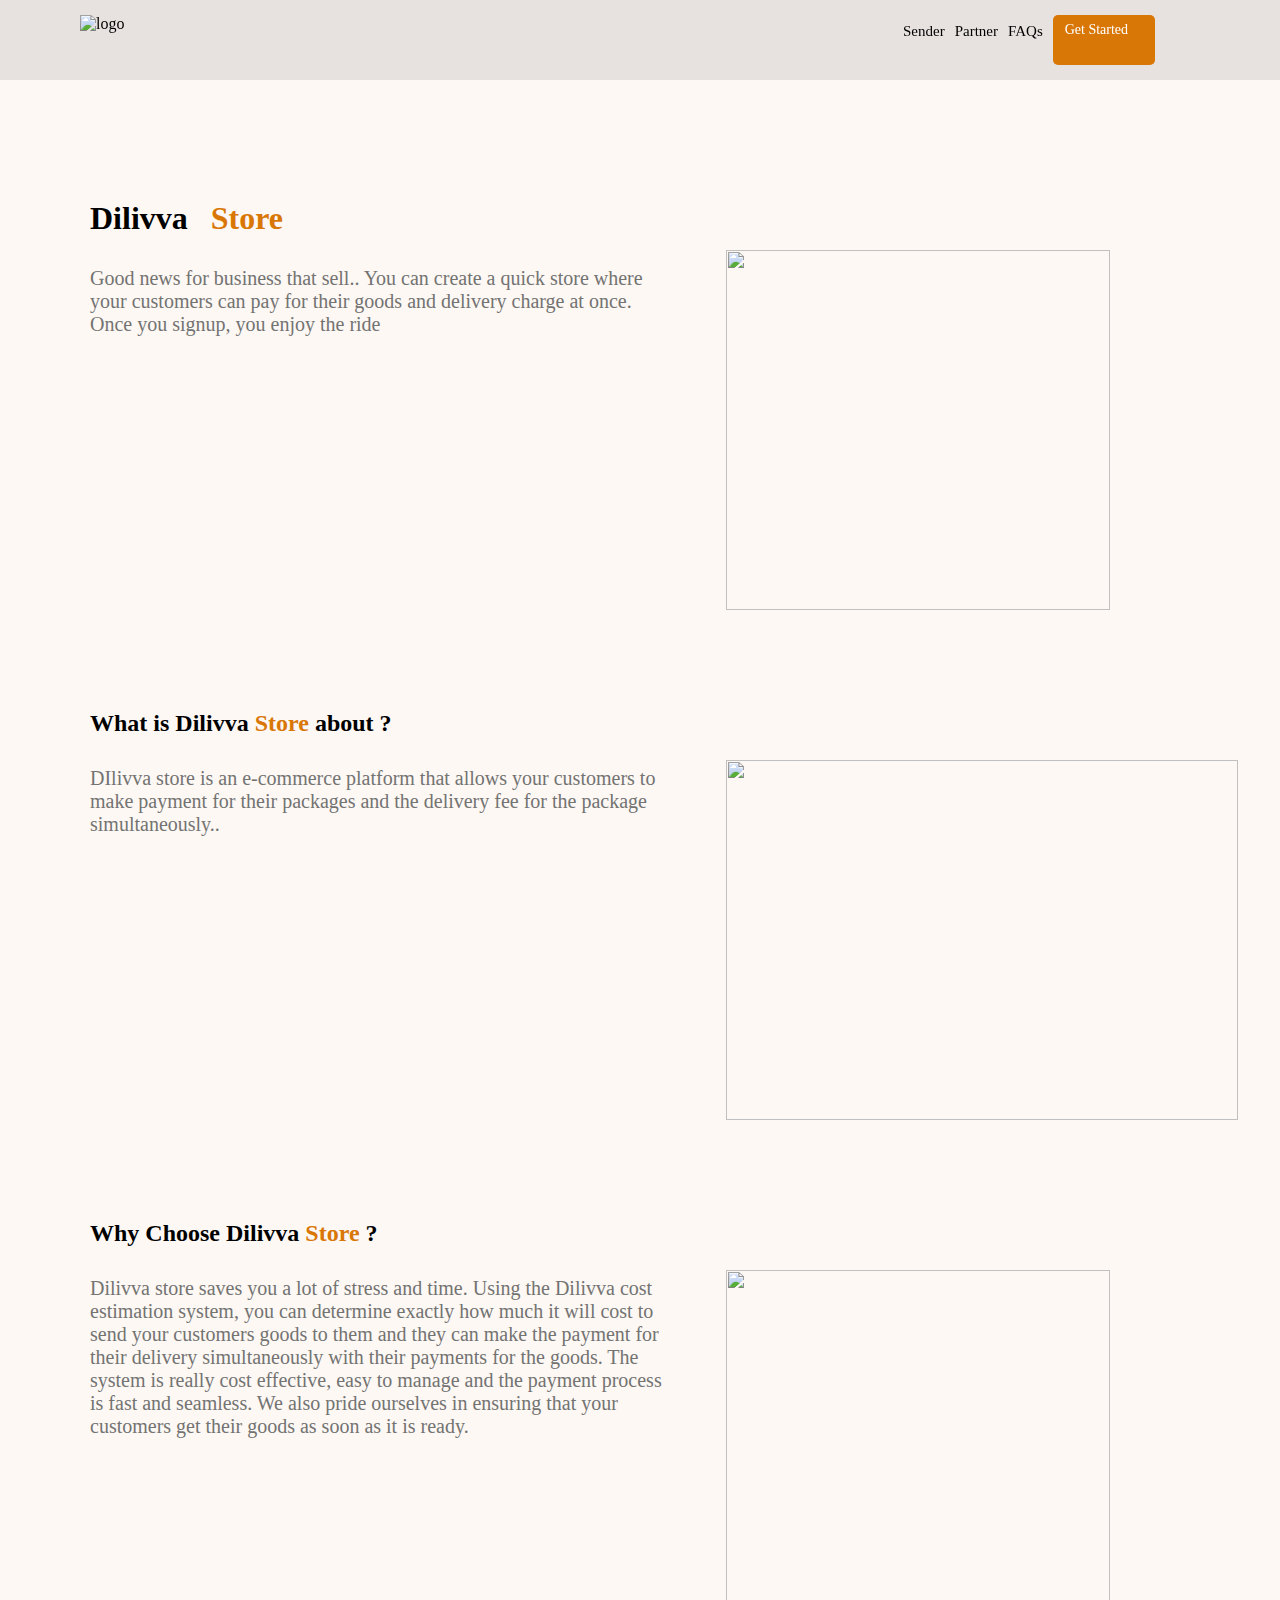
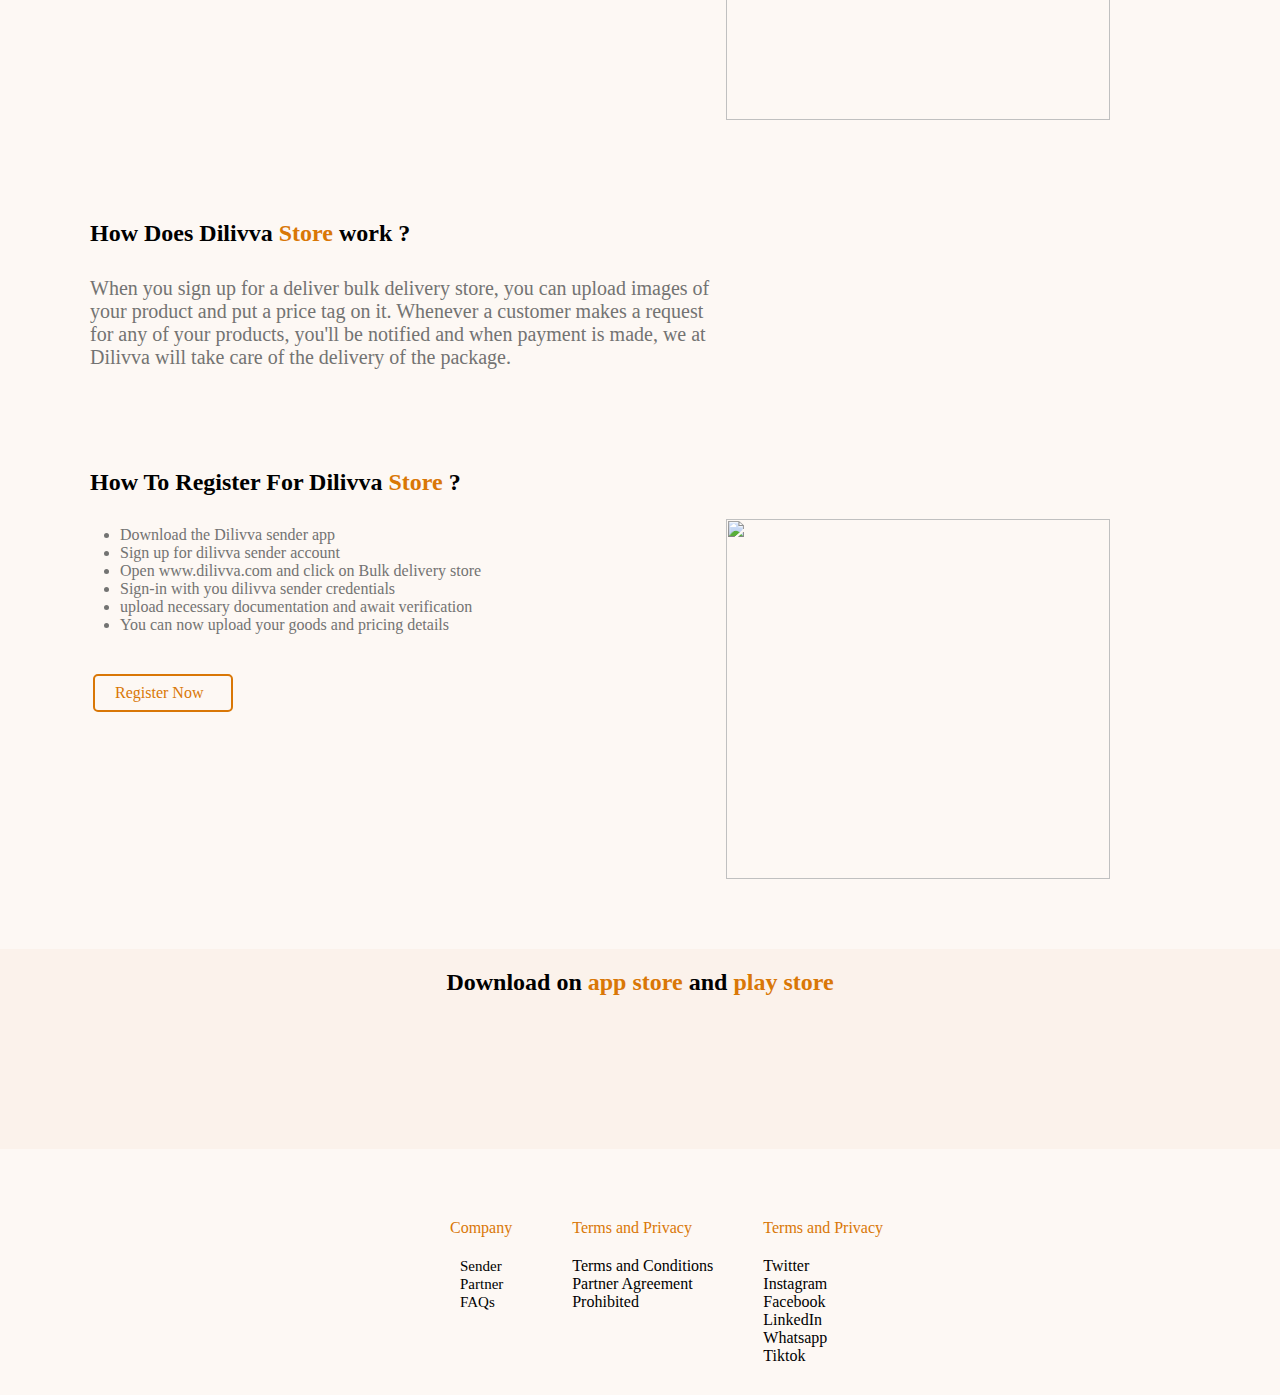
==== index.html @ 479933d2 "Rename delivery.html to index.html" ====
<!DOCTYPE html>
<html lang="en">
<head>
    <meta charset="UTF-8">
    <meta http-equiv="X-UA-Compatible" content="IE=edge">
    <meta name="viewport" content="width=device-width, initial-scale=1.0">
    <link rel="icon" href="picture/72O1.png">
    <link rel="stylesheet" href="delivery.css">
    <title>Document</title>
</head>
<body>
    <nav>
        <img src="picture/72O1.png" alt="logo">
        <div class="navlinkdiv">
            <a class="navlink" href="https://www.dilivva.com/#sender">Sender</a>
            <a class="navlink" href="https://www.dilivva.com/partner">Partner</a>
            <a class="navlink" href="https://www.dilivva.com/faqs">FAQs</a>
            <div id="navlink4"><a class="navlink" href="https://www.dilivva.com/#download">Get Started</a></div>
        </div>
    </nav>

    <main>
        <div class="column" id="column1">
            <div id="dilivvastore">
                <h1>Dilivva <span>Store</span></h1>
                <p class="writeup">Good news for business that sell.. You can create a quick store where your customers can pay for their goods and delivery charge at once. Once you signup, you enjoy the ride</p>
            </div>
            <img class="images" id="store1" src="picture/store1.png" alt="">
        </div>

        <div class="column" id="column2">
            <div id="whatIsDilivvaStore">
                <h2>What is Dilivva <span>Store</span> about ?</h1>
                <p class="writeup">DIlivva store is an e-commerce platform that allows your customers to make payment for their packages and the delivery fee for the package simultaneously..</p>
            </div>
            <img class="images" id="store2" src="picture/store2.png" alt="">
        </div>

        <div class="column" id="column3">
            <div id="whyChooseDilivvaStore">
                <h2>Why Choose Dilivva <span>Store</span> ?</h2>
                <p class="writeup">Dilivva store saves you a lot of stress and time. Using the Dilivva cost estimation system, you can determine exactly how much it will cost to send your customers goods to them and they can make the payment for their delivery simultaneously with their payments for the goods. The system is really cost effective, easy to manage and the payment process is fast and seamless. We also pride ourselves in ensuring that your customers get their goods as soon as it is ready.</p>
            </div>
            <img class="images" id="store3" src="picture/store3.png" alt="">
        </div>

        <div class="column" id="column3">
            <div id="howDoesDilivvaStoreWork">
                <h2>How Does Dilivva <span>Store</span> work ?</h2>
                <p class="writeup">When you sign up for a deliver bulk delivery store, you can upload images of your product and put a price tag on it. Whenever a customer makes a request for any of your products, you'll be notified and when payment is made, we at Dilivva will take care of the delivery of the package. </p>
            </div>
        </div>
        <div class="column" id="column4">
            <div id="howToRegisterForDilivvaStore">
                <h2>How To Register For Dilivva <span>Store</span> ?</h2>
                <p class="writeup">
                    <ul>
                        <li>Download the Dilivva sender app</li> 
                       <li>Sign up for dilivva sender account</li> 
                       <li>Open www.dilivva.com and click on Bulk delivery store</li>
                       <li>Sign-in with you dilivva sender credentials</li>
                       <li>upload necessary documentation and await verification</li>
                       <li>You can now upload your goods and pricing details</li> 
                    </ul>
                </p>
                <a href="#" class="hbtn hb-fill-on">Register Now<i class="arrow right"></i></a>
            </div>
            <img class="images" id="store4" src="picture/store4.png" alt="">
        </div>
    </main>
    <footer>
        <div id="download">
            <h2>Download on <span>app store</span> and <span>play store</span></h2>
            <div id="downloadicon">
                <a href="https://play.google.com/store/apps/details?id=com.nqb8.dilivvasender"><img src="picture/playstore.png" alt=""></a>
                <a href="https://apps.apple.com/us/app/dilivva-sender/id1662208767"><img src="picture/appstore.png" alt=""></a>
            </div>
        </div>
        <div id="mainfooter">
            <img src="picture/72O1.png" alt="">
            <div class="footerrows" id="company">
                <span>Company</span>
                <P class="footerlink">
                    <a class="navlink" href="https://www.dilivva.com/#sender">Sender</a><br>
            <a class="navlink" href="https://www.dilivva.com/partner">Partner</a><br>
            <a class="navlink" href="https://www.dilivva.com/faqs">FAQs</a><br>
                </P>
            </div>
            <div class="footerrows" id="termsAndPrivacy">
                <span>Terms and Privacy</span>
                <p class="footerlink">
                    <a class="footernavlink" href="">Terms and Conditions</a><br>
                    <a class="footernavlink" href="">Partner Agreement</a><br>
                    <a class="footernavlink" href="">Prohibited</a>
                </p>
            </div>
            <div class="footerrows" id="socials">
                <span>Terms and Privacy</span>
                <p class="footerlink">
                    <a class="footernavlink" href="">Twitter</a><br>
                    <a class="footernavlink" href="">Instagram</a><br>
                    <a class="footernavlink" href="">Facebook</a><br>
                    <a class="footernavlink" href="">LinkedIn</a><br>
                    <a class="footernavlink" href="">Whatsapp</a><br>
                    <a class="footernavlink" href="">Tiktok</a>
                </p>
            </div>
        </div>
    </footer>
</body>
</html>
---- delivery.css ----
*{
    margin: 0;
    padding: 0;
}
body{
    background-color: #FDF8F4;
}
nav{
    display: flex;
    padding-left: 80px;
    padding-top: 15px;
    /* font-family:Arial, Helvetica, sans-serif; */
    width: 100%;
    position: fixed;
    top: 0;
    background-color: rgba(199, 195, 195, 0.418);
    padding-bottom: 15px;
}
nav img{
    height: 5vh;
    width: 5vh;

}
.navlinkdiv{
    margin-left: 60%;
    display: flex;
}
.navlink{
    padding-top: 8px;
    margin-left: 10px;
    font-size: 15px;
    text-decoration: none;
    color: black;
}
.navlink:hover{
    color: #D97706;
    transition: ease-in 0.5s;
}
#navlink4{
    background-color: #D97706;
    margin-left: 10px;
    height: 5vh;
    width: 8vw;
    border-radius: 5px;
    padding-top: 5px;
    
}
#navlink4 a{
    color: white;
    margin-left: 12px;
    font-size: 14px;
    /* margin-top: 10px; */
}
main{
    margin-top: 200px;
}
.column{
    margin-top: 100px;
    margin-left: 90px;
    display: flex;
}
span{
    color: #D97706;
}
#dilivvastore span{
    color: #D97706;
    margin-left: 15px;

}
.writeup{
    color: #737372;
    width: 45vw;
    margin-top: 30px;
    font-size: 20px
}
.images{
    width: 40vw;
    height: 60vh;
    margin-left: 60px;
    margin-top: 50px;
}
#store1{
    height: 40vh;
    width: 30vw;
}
#store2{
    width: 40vw;
    height: 40vh;
   
}
#store3{
    height: 50vh;
    width: 30vw;
}
#store4{
    height: 40vh;
    width: 30vw;
}
#howDoesDilivvaStoreWork p{
    width: 50vw;
}
#howToRegisterForDilivvaStore ul{
    color: #737372;
    margin-left: 30px;
}
.hbtn {
    position: relative;
    box-sizing: border-box;
    display: inline-block;
    overflow: hidden;
    padding: 8px 20px;
    margin: 0px 3px 6px;
    text-align: center;
    border: 2px solid #D97706;
    text-decoration: none;
    color: #D97706;
    white-space: nowrap;
    z-index: 0;
    border-radius: 5px;
    margin-top: 40px;
} 


.hbtn i {
    padding-right: 8px;
} 


.hb-fill-on::before {
    position: absolute;
    content: "";
    background: #D97706;
    transition-duration: 0.3s;
    z-index: -1;
    inset: 0px auto auto 0px;
    width: 100%;
    height: 100%;
    opacity: 0;
} 


.hb-fill-on:hover::before {
    width: 100%;
    height: 100%;
    opacity: 1;
} 


.hb-fill-on:hover {
    color: white;
    background: rgb(255, 255, 255);
    transition: color 0.3s ease 0s, background 0s ease 0.3s;
} 
/* .arrow {
    border: solid white;
    border-width: 0 3px 3px 0;
    display: inline-block;
    padding: 3px;
}
.right {
    transform: rotate(-45deg);
    -webkit-transform: rotate(-45deg);
} */
footer{
    margin-top: 70px;
    padding-bottom: 30px;
}
#download{
    background-color: #FBF2EB;
    height: 20vh;
    text-align: center;
    padding-top: 20px;
}
#downloadicon{
    display: flex;
    margin-left: 330px;
    margin-top: 10px;
}
#downloadicon a{
    margin-left: 20px;
}
#mainfooter{
    margin-top: 70px;
    display: flex;
    padding-left: 150px;
}
#mainfooter img{
    height: 10vh;
}
#company{
    margin-left: 300px;
}
#termsAndPrivacy{
    margin-left: 60px;
}
#socials{
    margin-left: 50px;
}
.footerlink{
    margin-top: 20px;
}
.footernavlink{
    color: black;
    text-decoration: none;
}
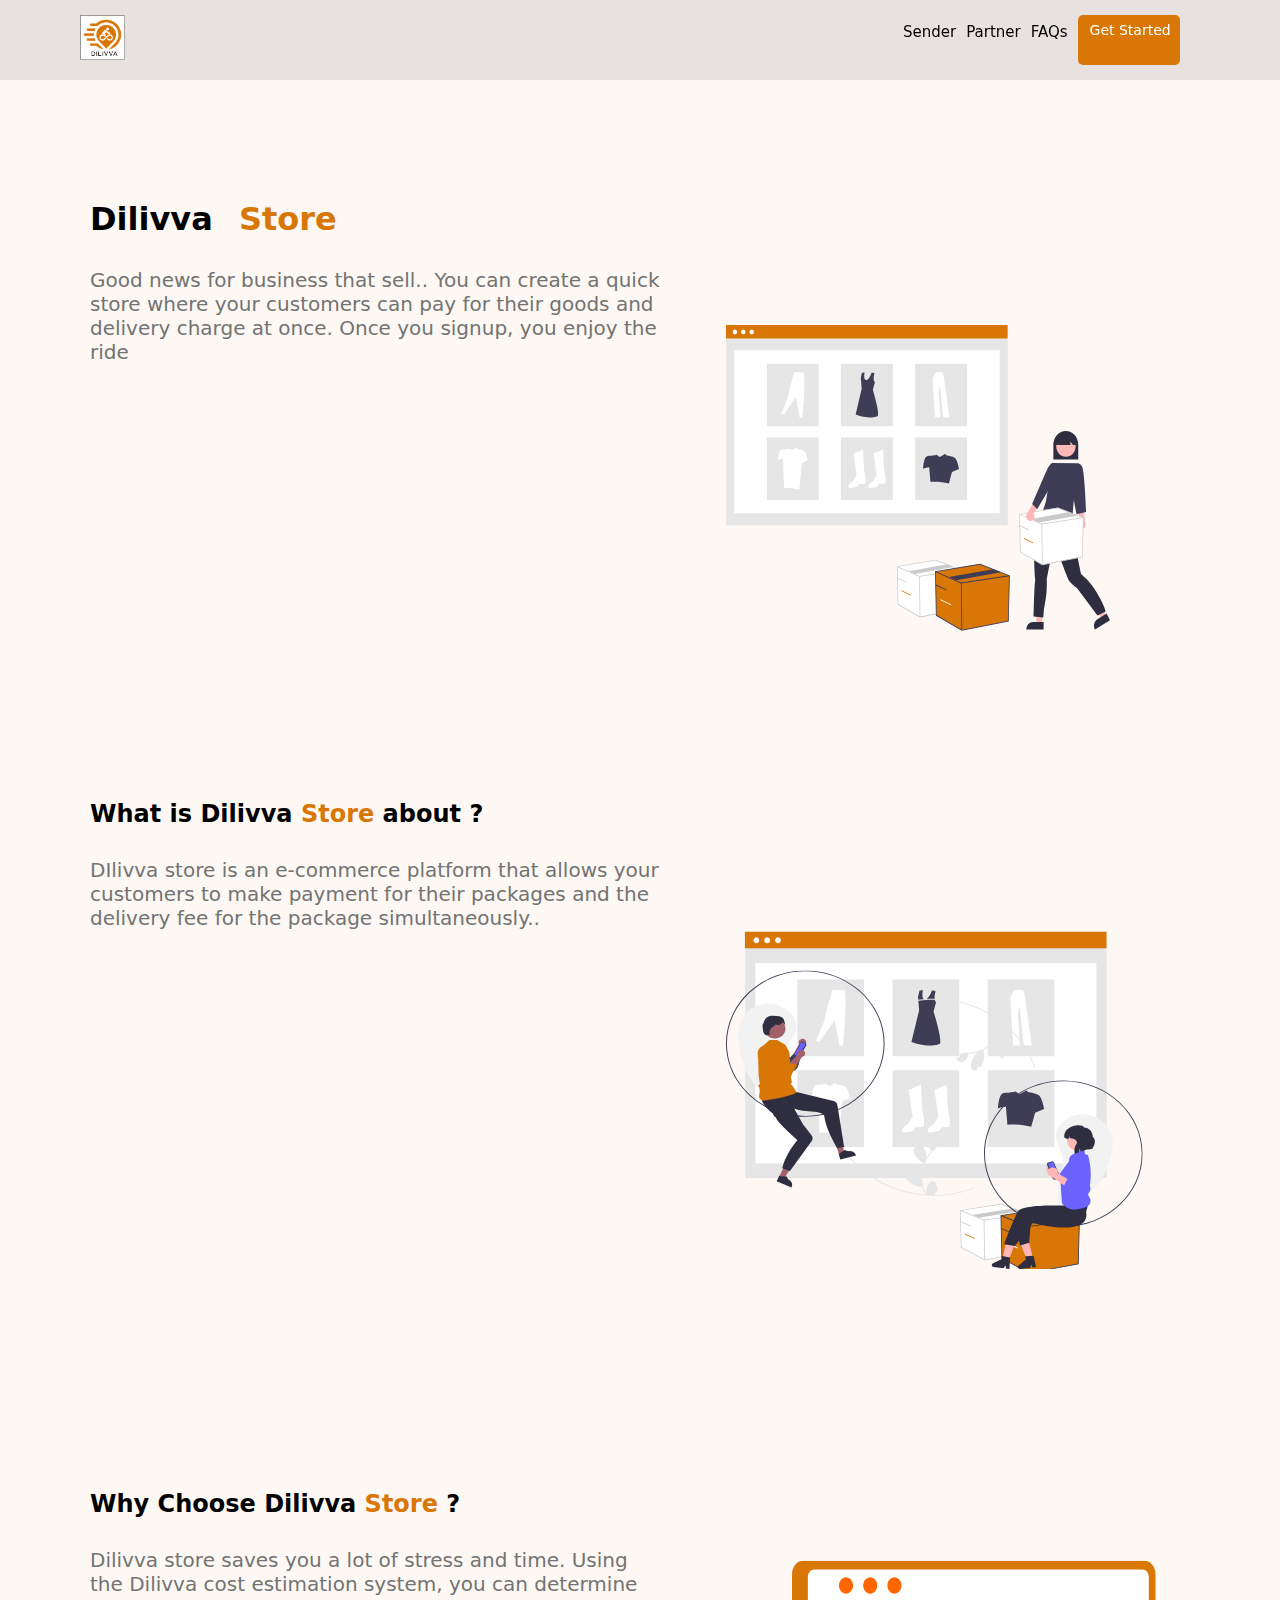
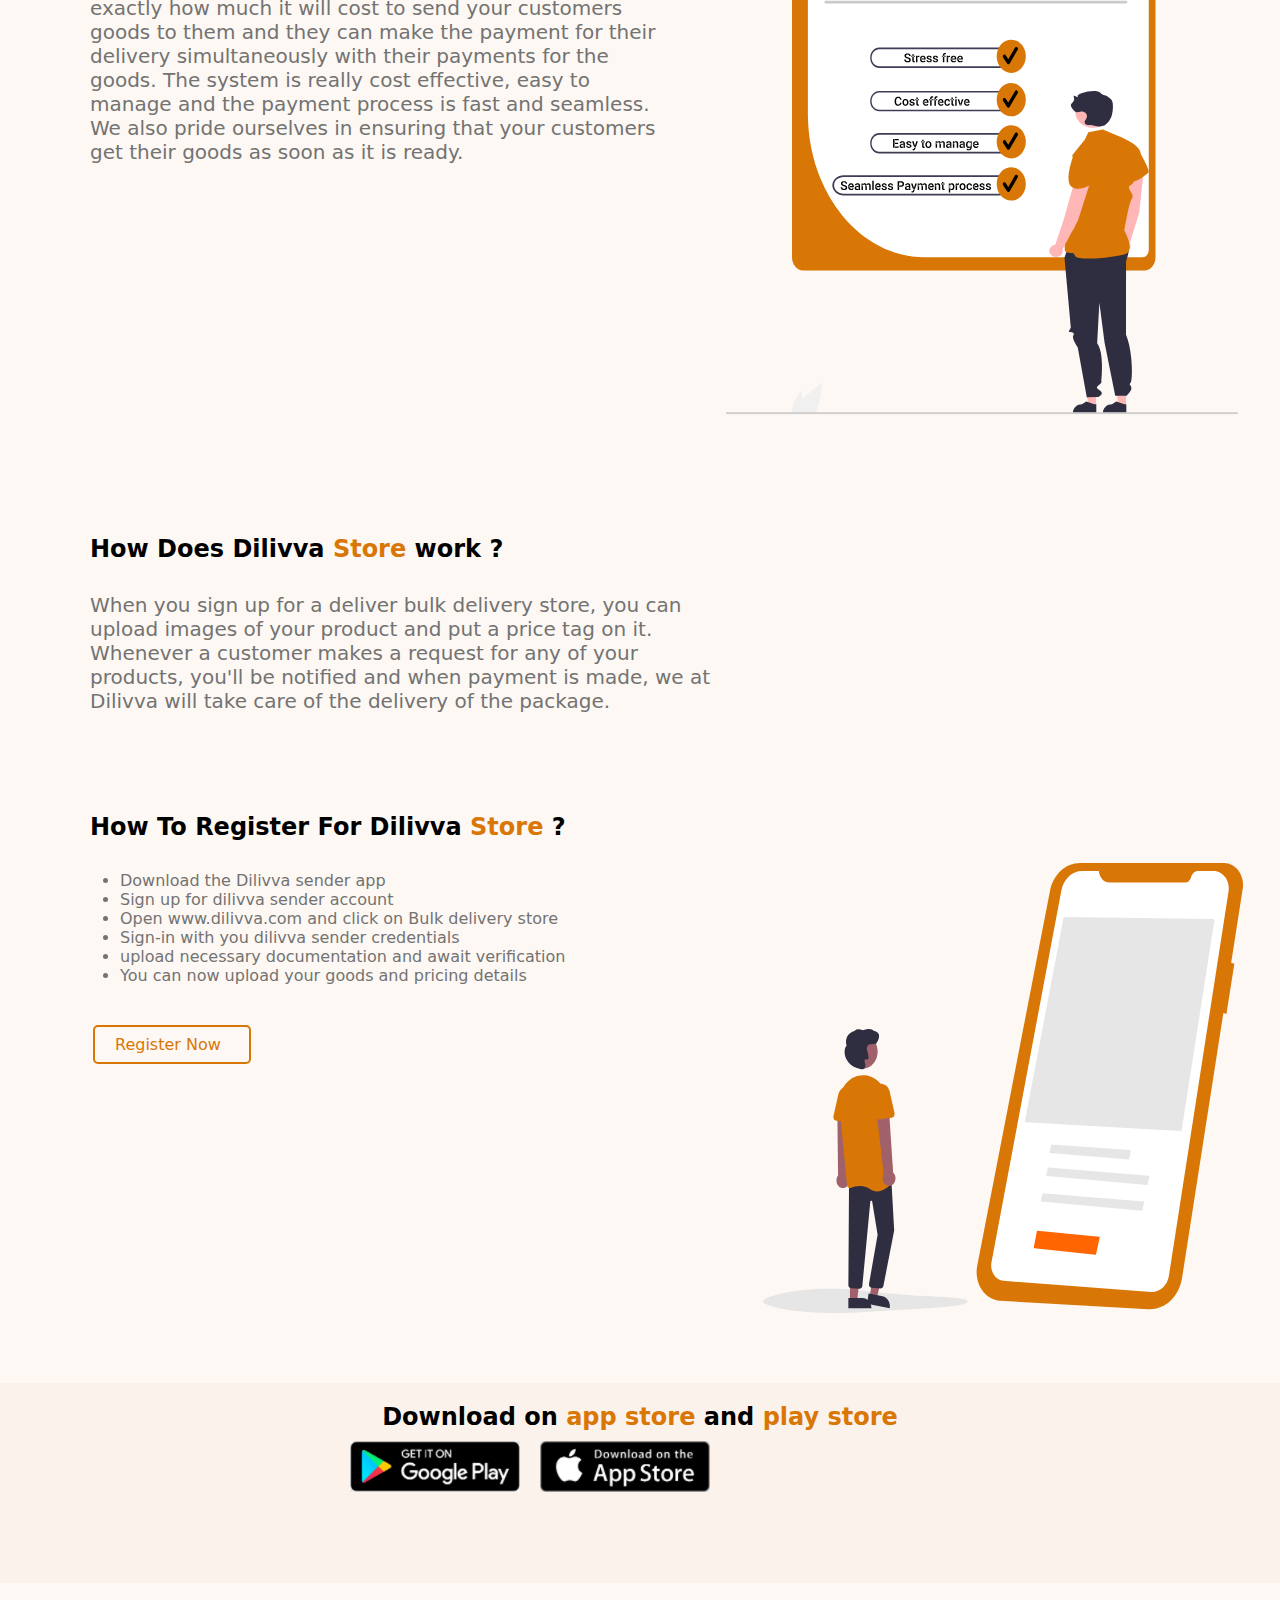
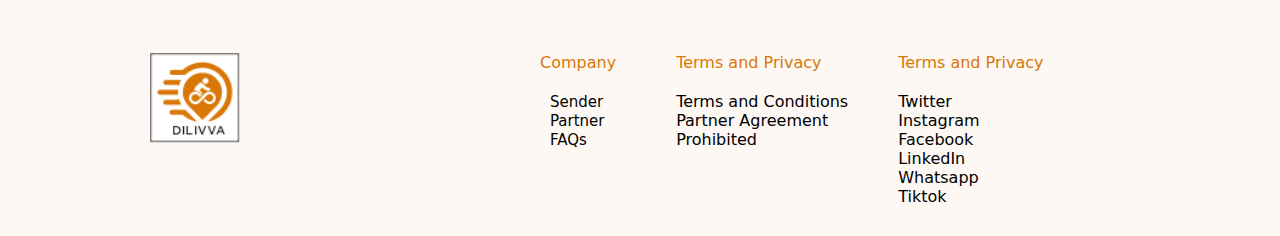
==== commit f1689f87: "Update index.html" ====
--- a/index.html
+++ b/index.html
@@ -25,7 +25,7 @@
                 <h1>Dilivva <span>Store</span></h1>
                 <p class="writeup">Good news for business that sell.. You can create a quick store where your customers can pay for their goods and delivery charge at once. Once you signup, you enjoy the ride</p>
             </div>
-            <img class="images" id="store1" src="picture/store1.png" alt="">
+            <img class="images" id="store1" src="picture/store4.svg" alt="">
         </div>
 
         <div class="column" id="column2">
@@ -33,7 +33,7 @@
                 <h2>What is Dilivva <span>Store</span> about ?</h1>
                 <p class="writeup">DIlivva store is an e-commerce platform that allows your customers to make payment for their packages and the delivery fee for the package simultaneously..</p>
             </div>
-            <img class="images" id="store2" src="picture/store2.png" alt="">
+            <img class="images" id="store2" src="picture/store1.svg" alt="">
         </div>
 
         <div class="column" id="column3">
@@ -41,7 +41,7 @@
                 <h2>Why Choose Dilivva <span>Store</span> ?</h2>
                 <p class="writeup">Dilivva store saves you a lot of stress and time. Using the Dilivva cost estimation system, you can determine exactly how much it will cost to send your customers goods to them and they can make the payment for their delivery simultaneously with their payments for the goods. The system is really cost effective, easy to manage and the payment process is fast and seamless. We also pride ourselves in ensuring that your customers get their goods as soon as it is ready.</p>
             </div>
-            <img class="images" id="store3" src="picture/store3.png" alt="">
+            <img class="images" id="store3" src="picture/store2.svg" alt="">
         </div>
 
         <div class="column" id="column3">
@@ -63,9 +63,9 @@
                        <li>You can now upload your goods and pricing details</li> 
                     </ul>
                 </p>
-                <a href="#" class="hbtn hb-fill-on">Register Now<i class="arrow right"></i></a>
+                <a href="https://bulkdelivery.dilivva.com/" class="hbtn hb-fill-on">Register Now<i class="arrow right"></i></a>
             </div>
-            <img class="images" id="store4" src="picture/store4.png" alt="">
+            <img class="images" id="store4" src="picture/store3.svg" alt="">
         </div>
     </main>
     <footer>
--- a/delivery.css
+++ b/delivery.css
@@ -4,6 +4,7 @@
 }
 body{
     background-color: #FDF8F4;
+    font-family: system-ui, -apple-system, BlinkMacSystemFont, 'Segoe UI', Roboto, Oxygen, Ubuntu, Cantarell, 'Open Sans', 'Helvetica Neue', sans-serif;
 }
 nav{
     display: flex;
@@ -80,21 +81,21 @@
     margin-top: 50px;
 }
 #store1{
-    height: 40vh;
+    height: 50vh;
     width: 30vw;
 }
 #store2{
     width: 40vw;
-    height: 40vh;
+    height: 60vh;
    
 }
 #store3{
+    height: 55vh;
+    width: 40vw;
+}
+#store4{
     height: 50vh;
-    width: 30vw;
-}
-#store4{
-    height: 40vh;
-    width: 30vw;
+    width: 60vw;
 }
 #howDoesDilivvaStoreWork p{
     width: 50vw;
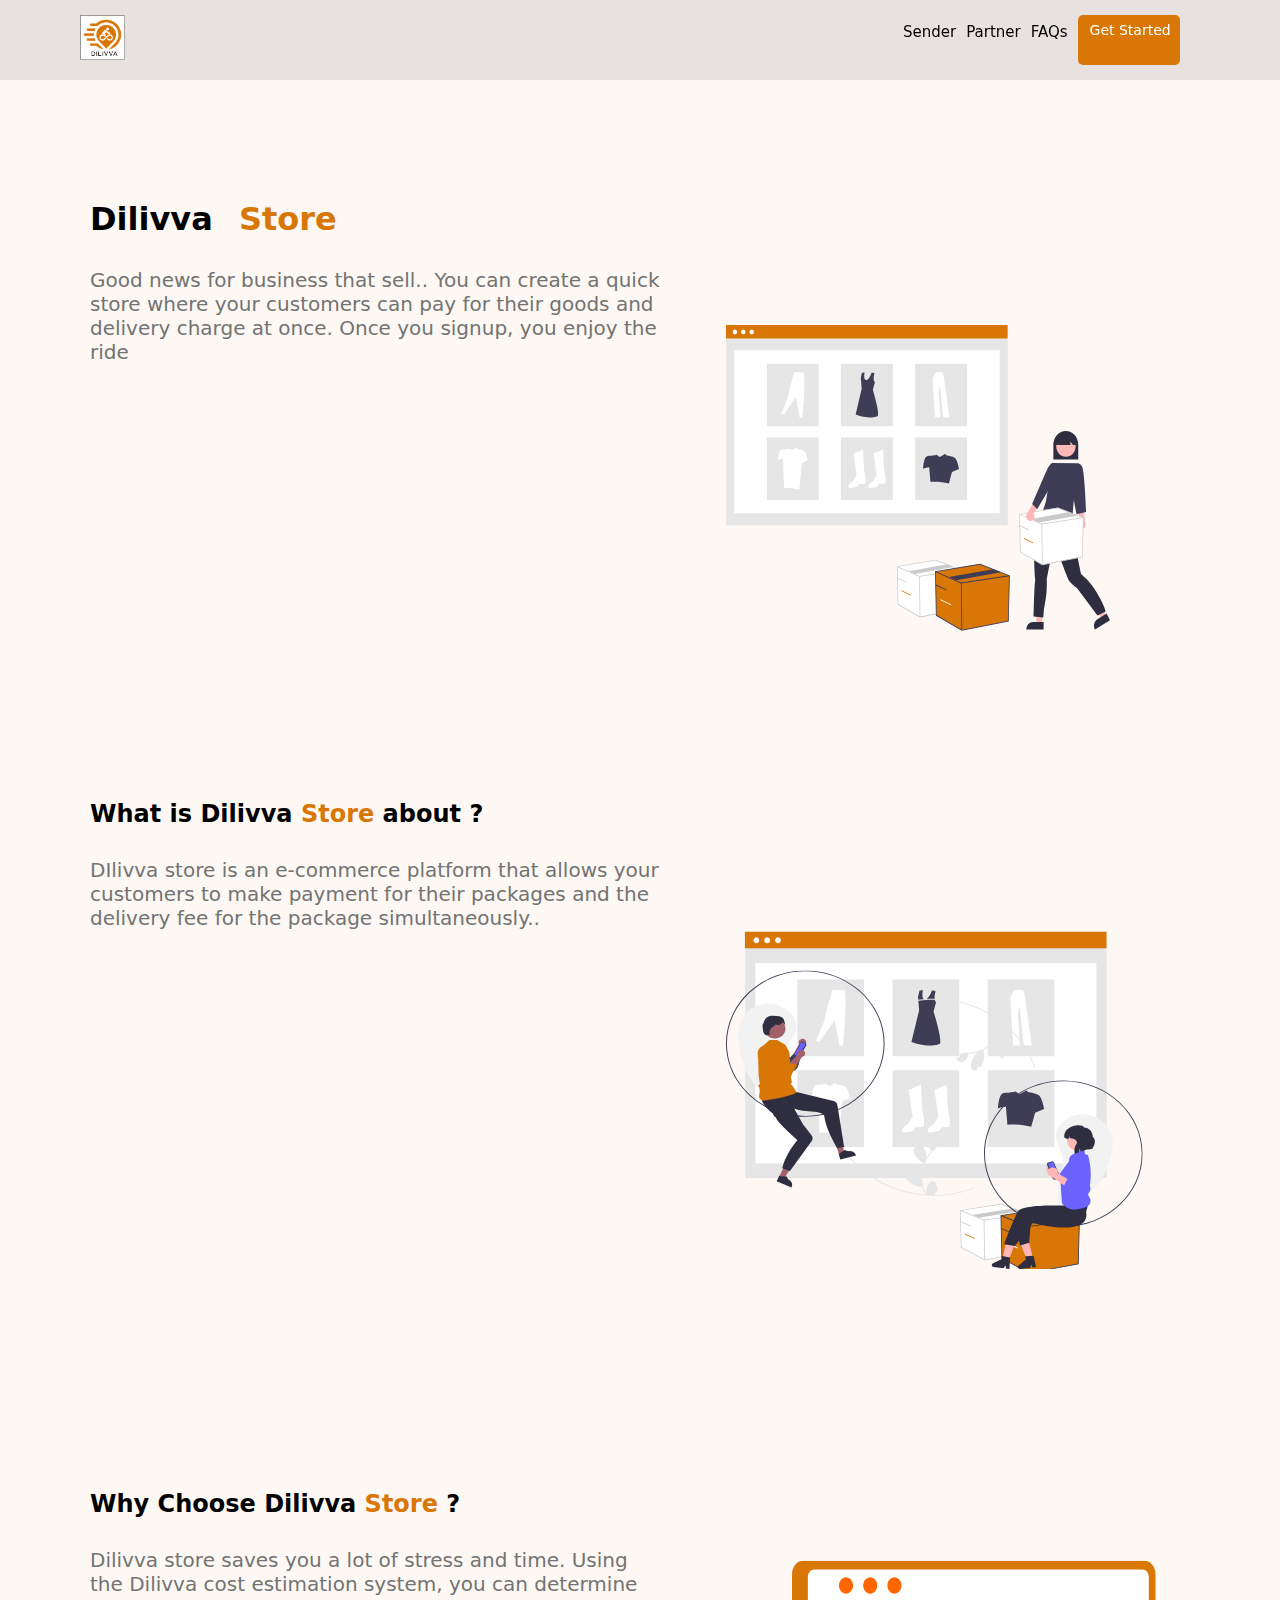
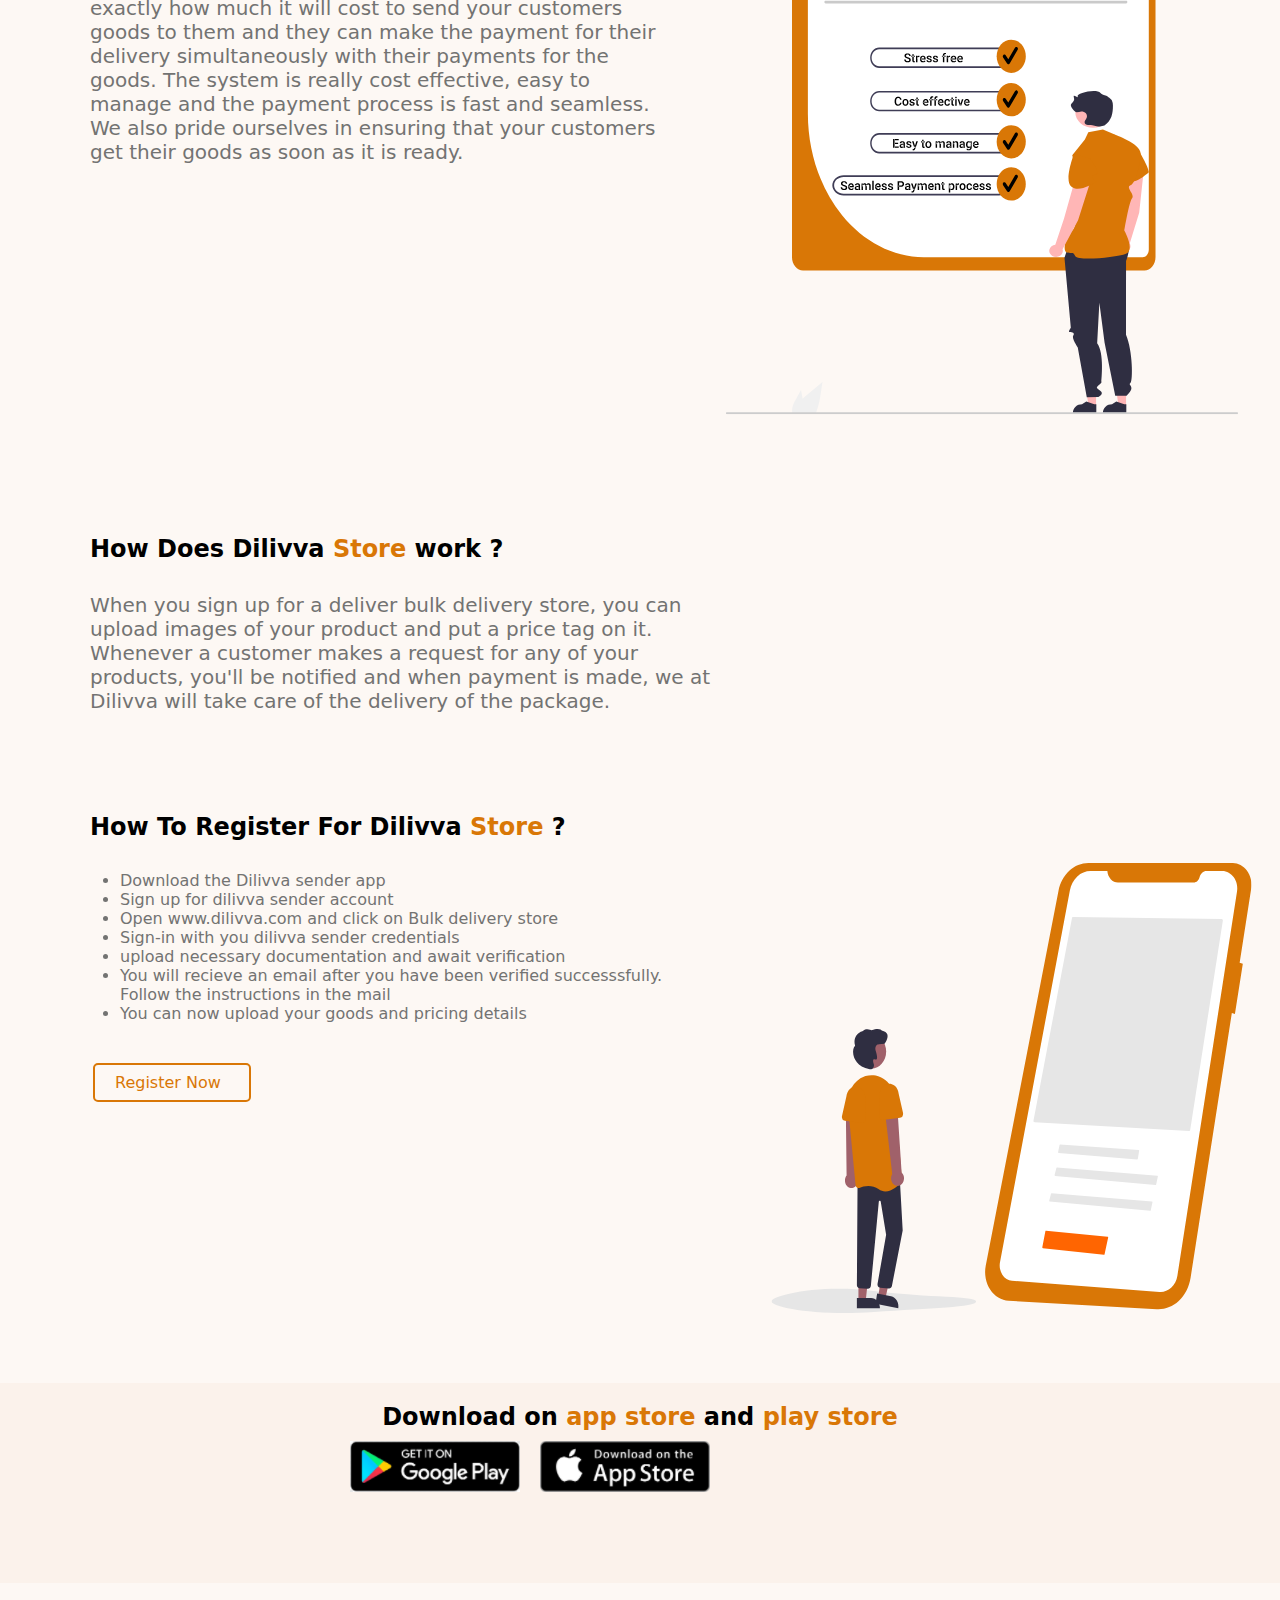
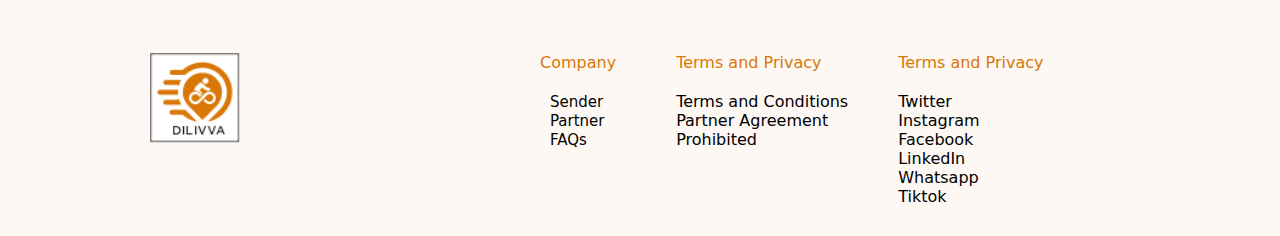
==== commit 3f34d778: "Update index.html" ====
--- a/index.html
+++ b/index.html
@@ -55,11 +55,12 @@
                 <h2>How To Register For Dilivva <span>Store</span> ?</h2>
                 <p class="writeup">
                     <ul>
-                        <li>Download the Dilivva sender app</li> 
+                       <li>Download the Dilivva sender app</li> 
                        <li>Sign up for dilivva sender account</li> 
                        <li>Open www.dilivva.com and click on Bulk delivery store</li>
                        <li>Sign-in with you dilivva sender credentials</li>
                        <li>upload necessary documentation and await verification</li>
+                       <li>You will recieve an email after you have been verified successsfully. Follow the instructions in the mail</li>
                        <li>You can now upload your goods and pricing details</li> 
                     </ul>
                 </p>
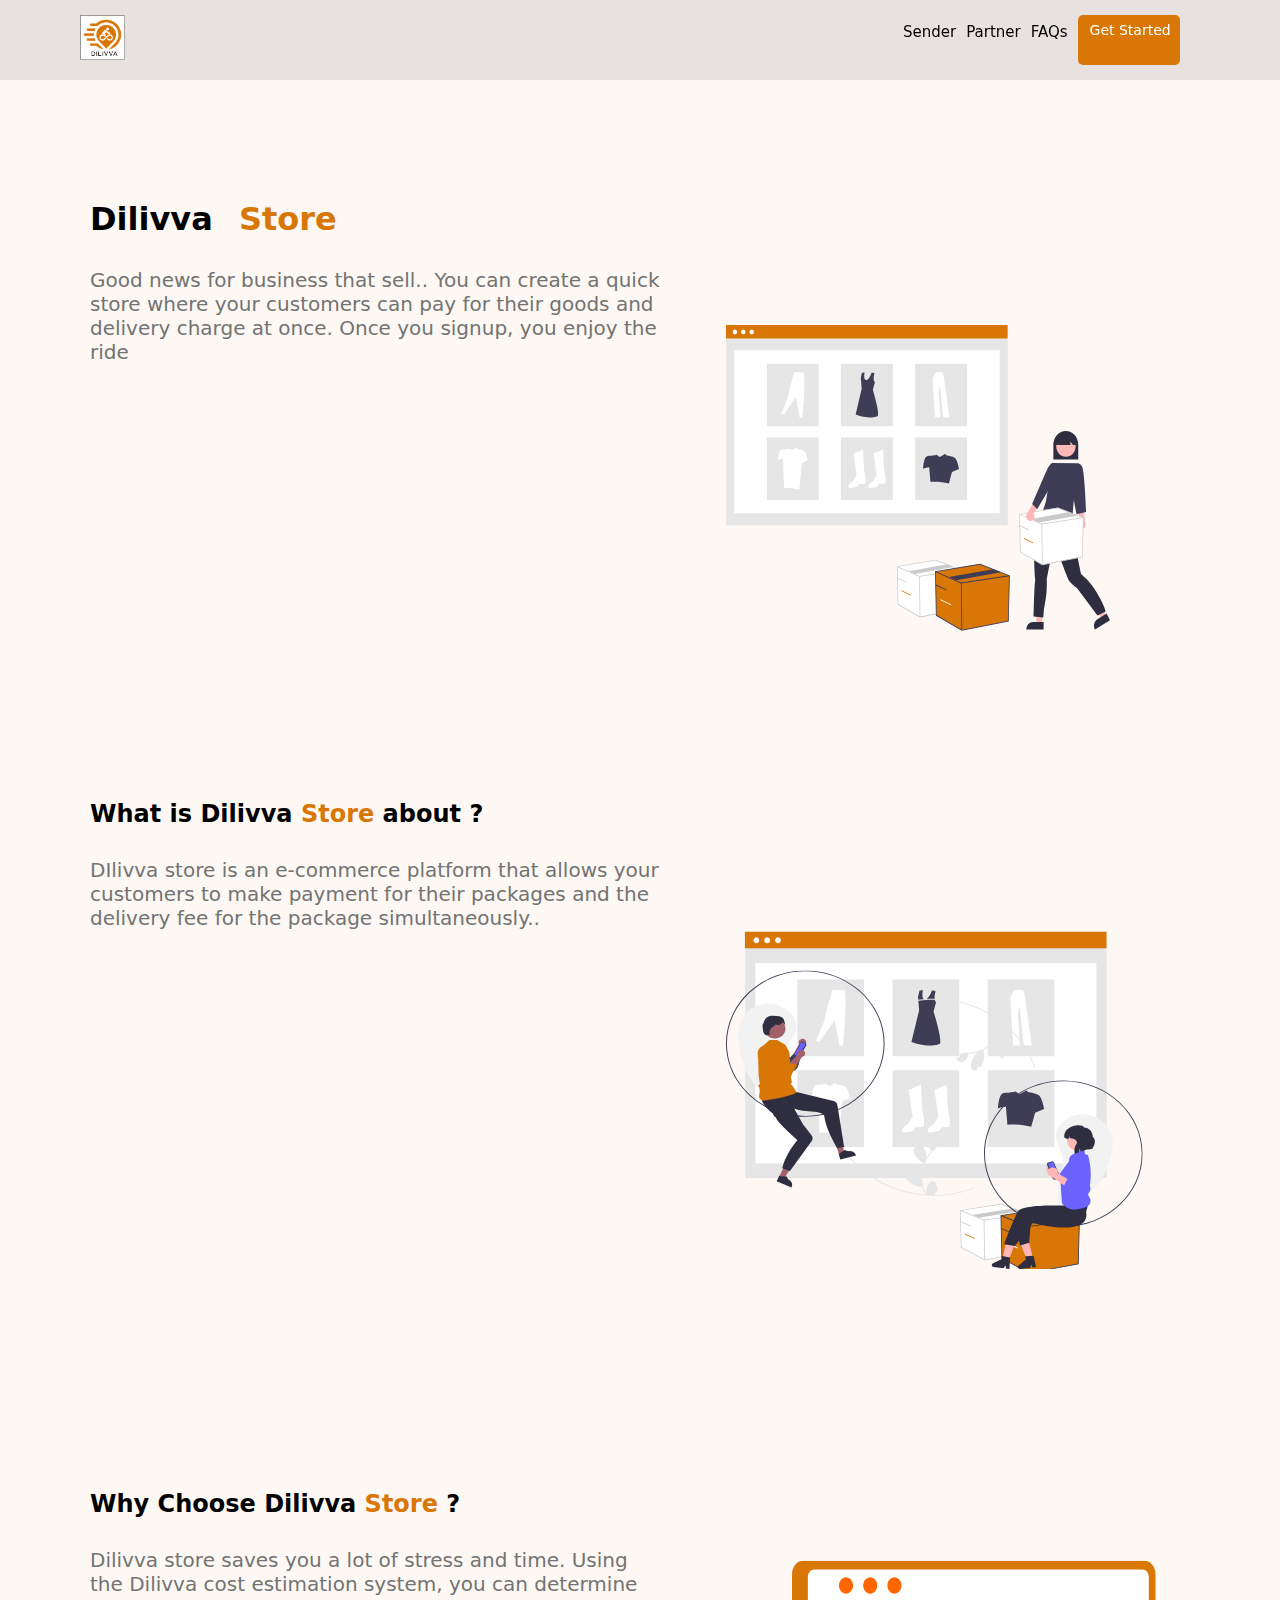
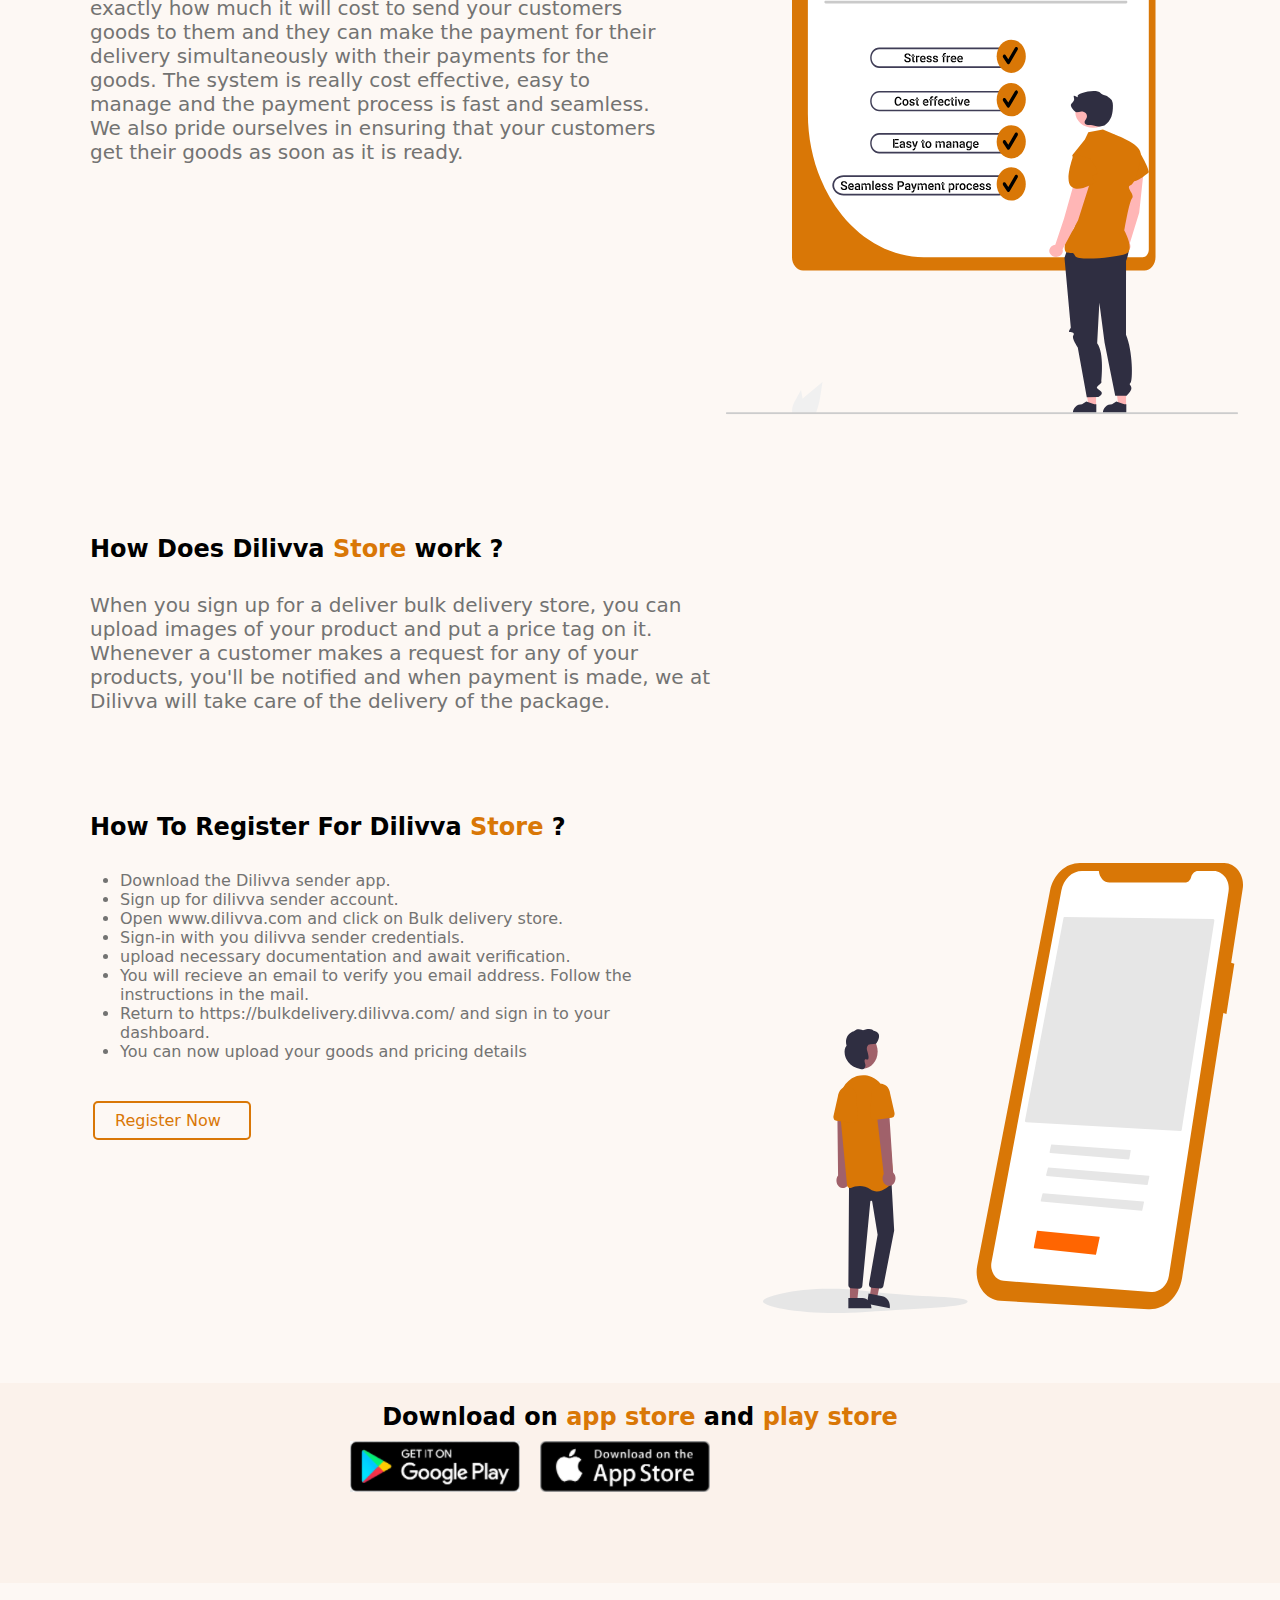
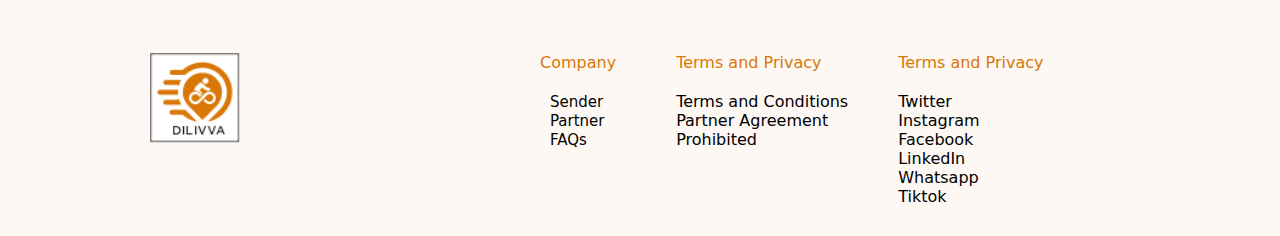
==== commit 4125eb2e: "Update index.html" ====
--- a/index.html
+++ b/index.html
@@ -55,12 +55,13 @@
                 <h2>How To Register For Dilivva <span>Store</span> ?</h2>
                 <p class="writeup">
                     <ul>
-                       <li>Download the Dilivva sender app</li> 
-                       <li>Sign up for dilivva sender account</li> 
-                       <li>Open www.dilivva.com and click on Bulk delivery store</li>
-                       <li>Sign-in with you dilivva sender credentials</li>
-                       <li>upload necessary documentation and await verification</li>
-                       <li>You will recieve an email after you have been verified successsfully. Follow the instructions in the mail</li>
+                       <li>Download the Dilivva sender app.</li> 
+                       <li>Sign up for dilivva sender account.</li> 
+                       <li>Open www.dilivva.com and click on Bulk delivery store.</li>
+                       <li>Sign-in with you dilivva sender credentials.</li>
+                       <li>upload necessary documentation and await verification.</li>
+                       <li>You will recieve an email to verify you email address. Follow the instructions in the mail.</li>
+                       <li>Return to https://bulkdelivery.dilivva.com/ and sign in to your dashboard.</li>
                        <li>You can now upload your goods and pricing details</li> 
                     </ul>
                 </p>
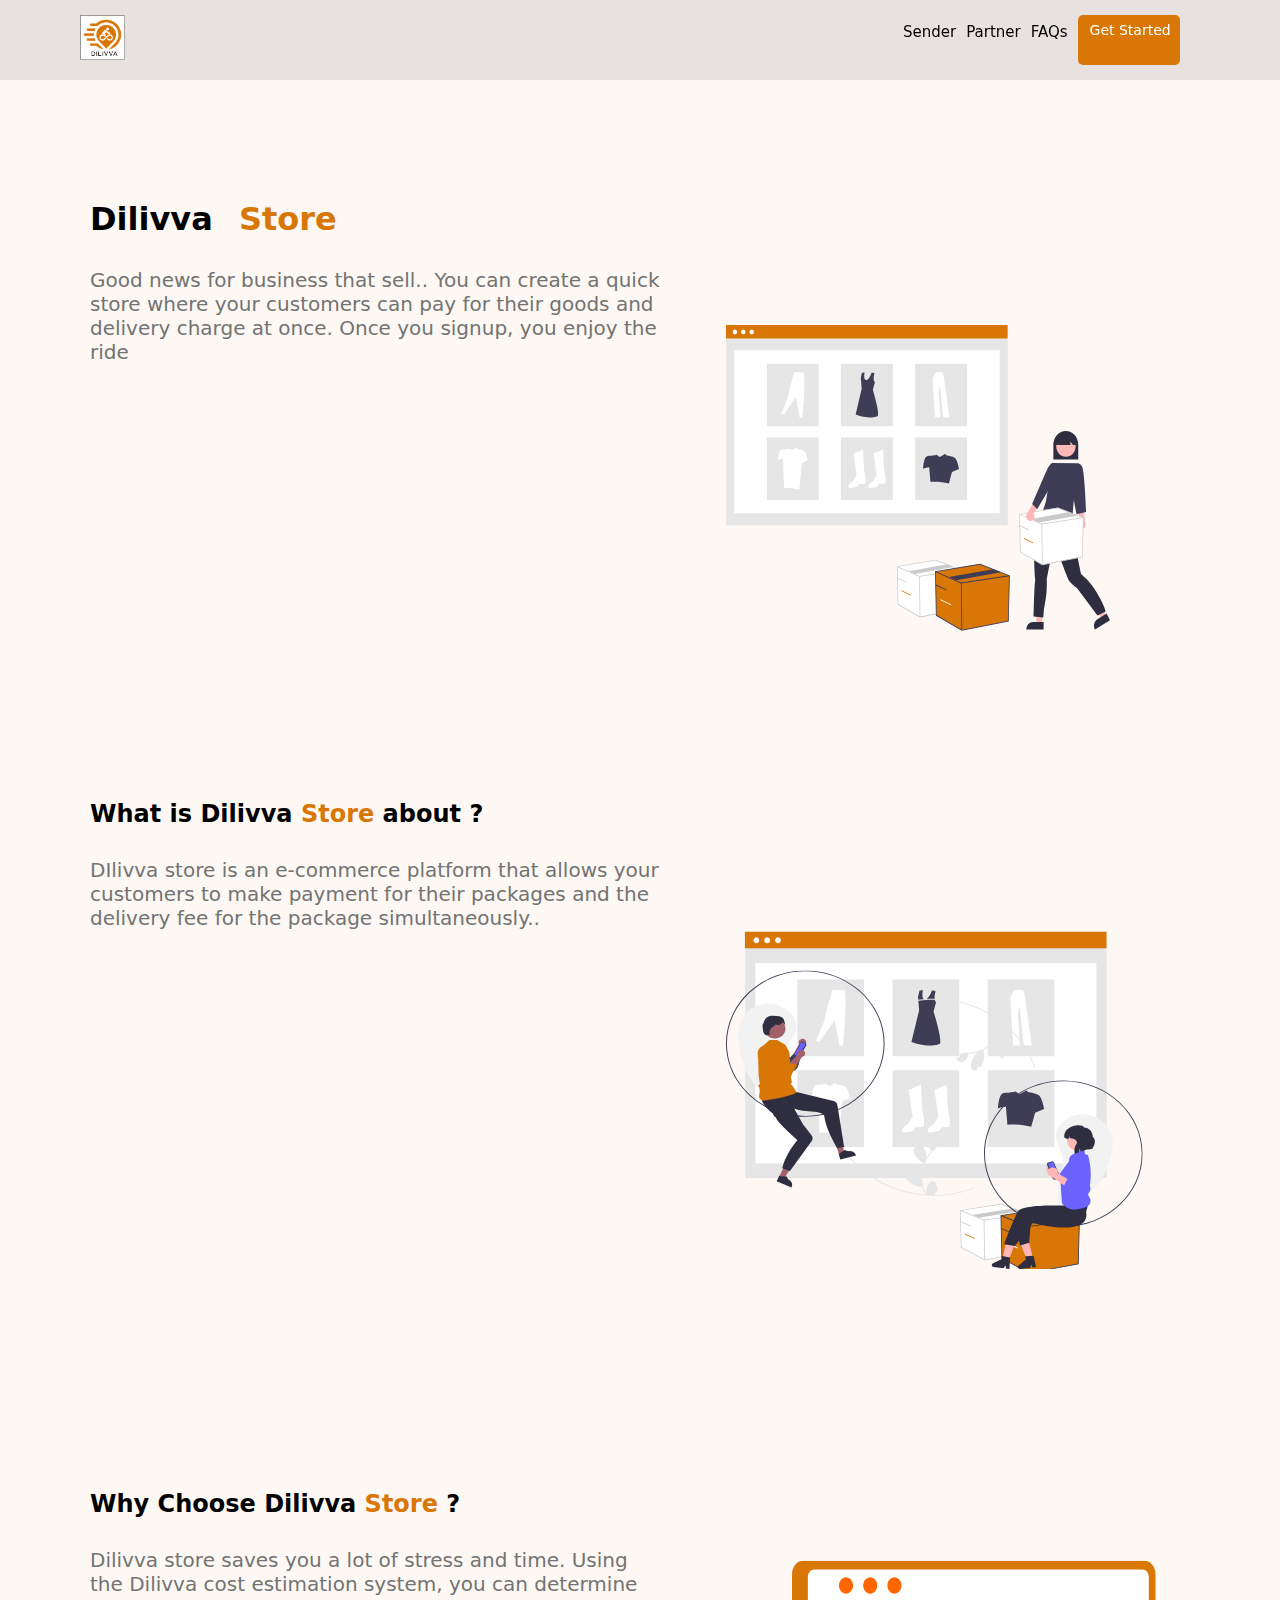
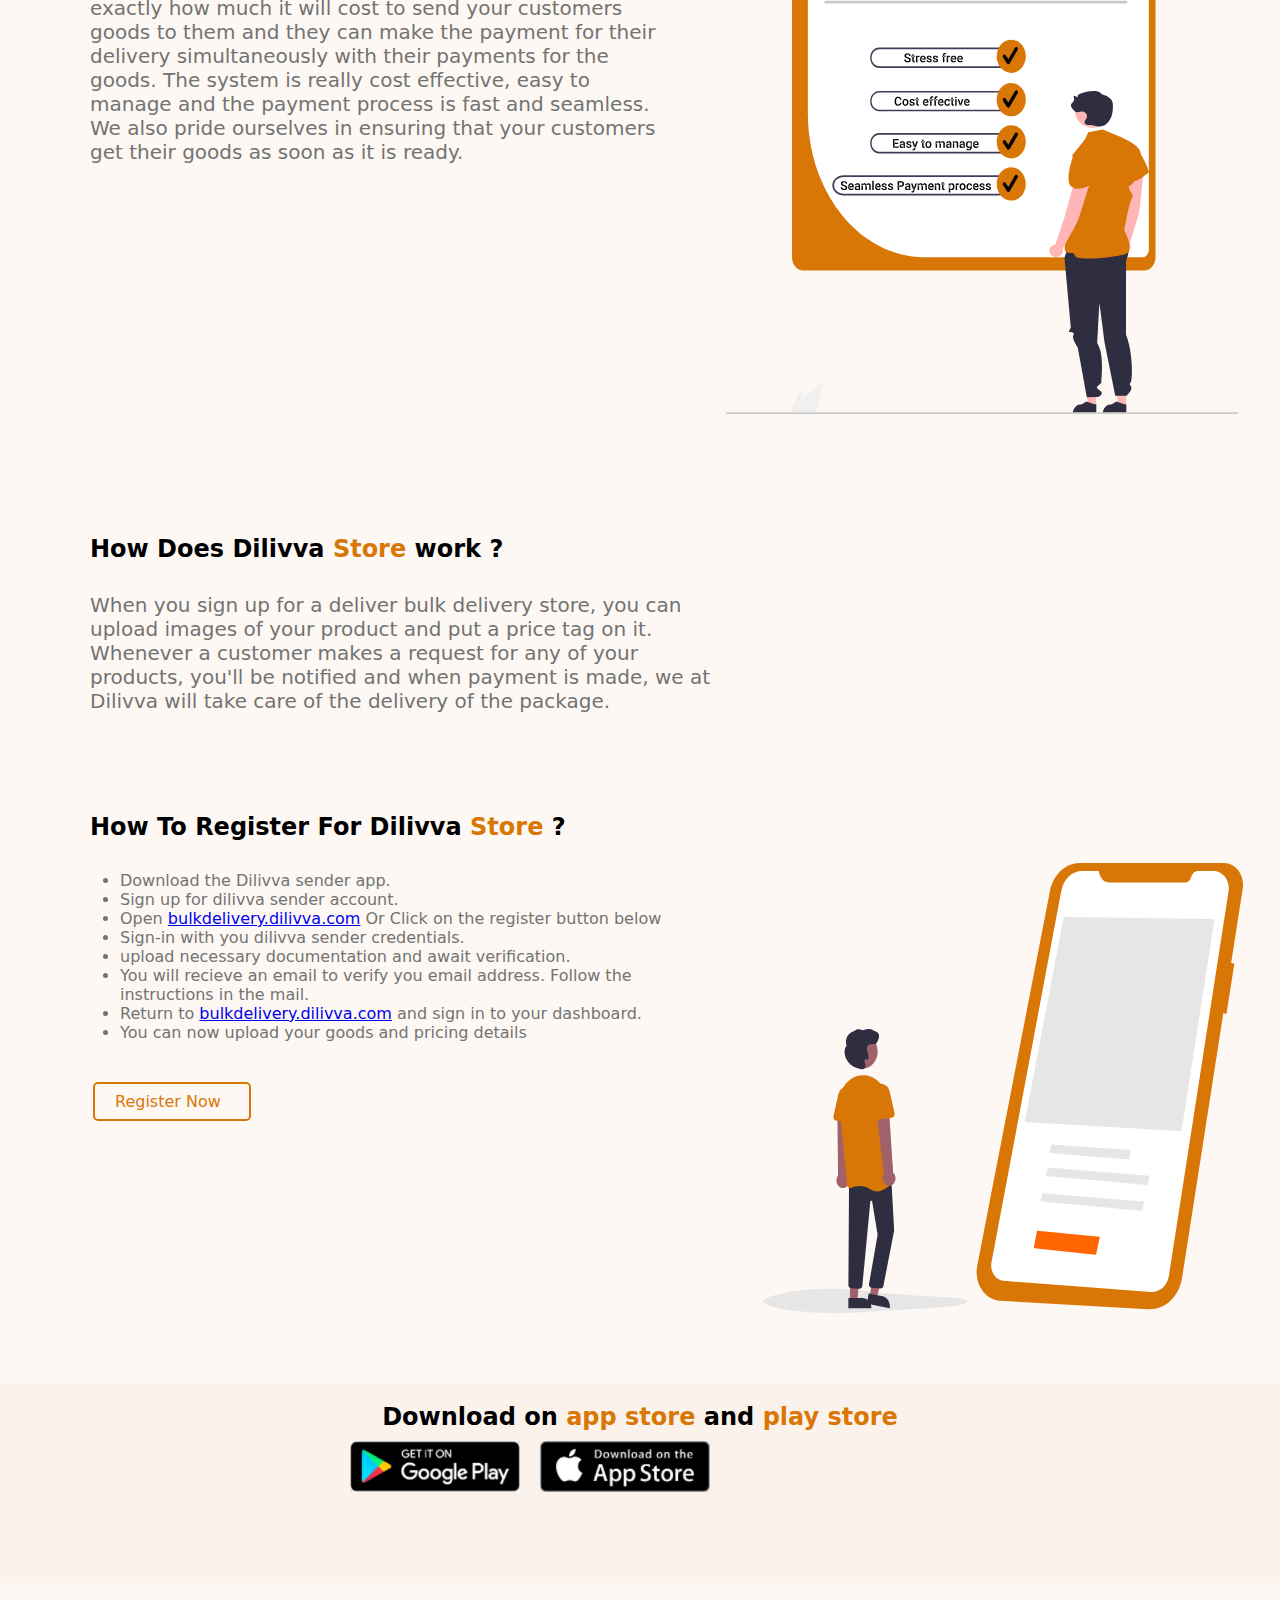
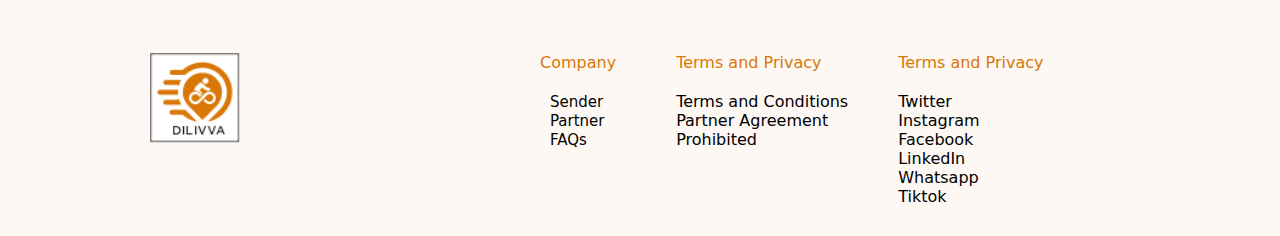
==== commit 6805496b: "Update index.html" ====
--- a/index.html
+++ b/index.html
@@ -57,11 +57,11 @@
                     <ul>
                        <li>Download the Dilivva sender app.</li> 
                        <li>Sign up for dilivva sender account.</li> 
-                       <li>Open www.dilivva.com and click on Bulk delivery store.</li>
+                       <li>Open <a href="https://bulkdelivery.dilivva.com/">bulkdelivery.dilivva.com</a> Or Click on the register button below</li>
                        <li>Sign-in with you dilivva sender credentials.</li>
                        <li>upload necessary documentation and await verification.</li>
                        <li>You will recieve an email to verify you email address. Follow the instructions in the mail.</li>
-                       <li>Return to https://bulkdelivery.dilivva.com/ and sign in to your dashboard.</li>
+                       <li>Return to <a href="https://bulkdelivery.dilivva.com/">bulkdelivery.dilivva.com</a> and sign in to your dashboard.</li>
                        <li>You can now upload your goods and pricing details</li> 
                     </ul>
                 </p>
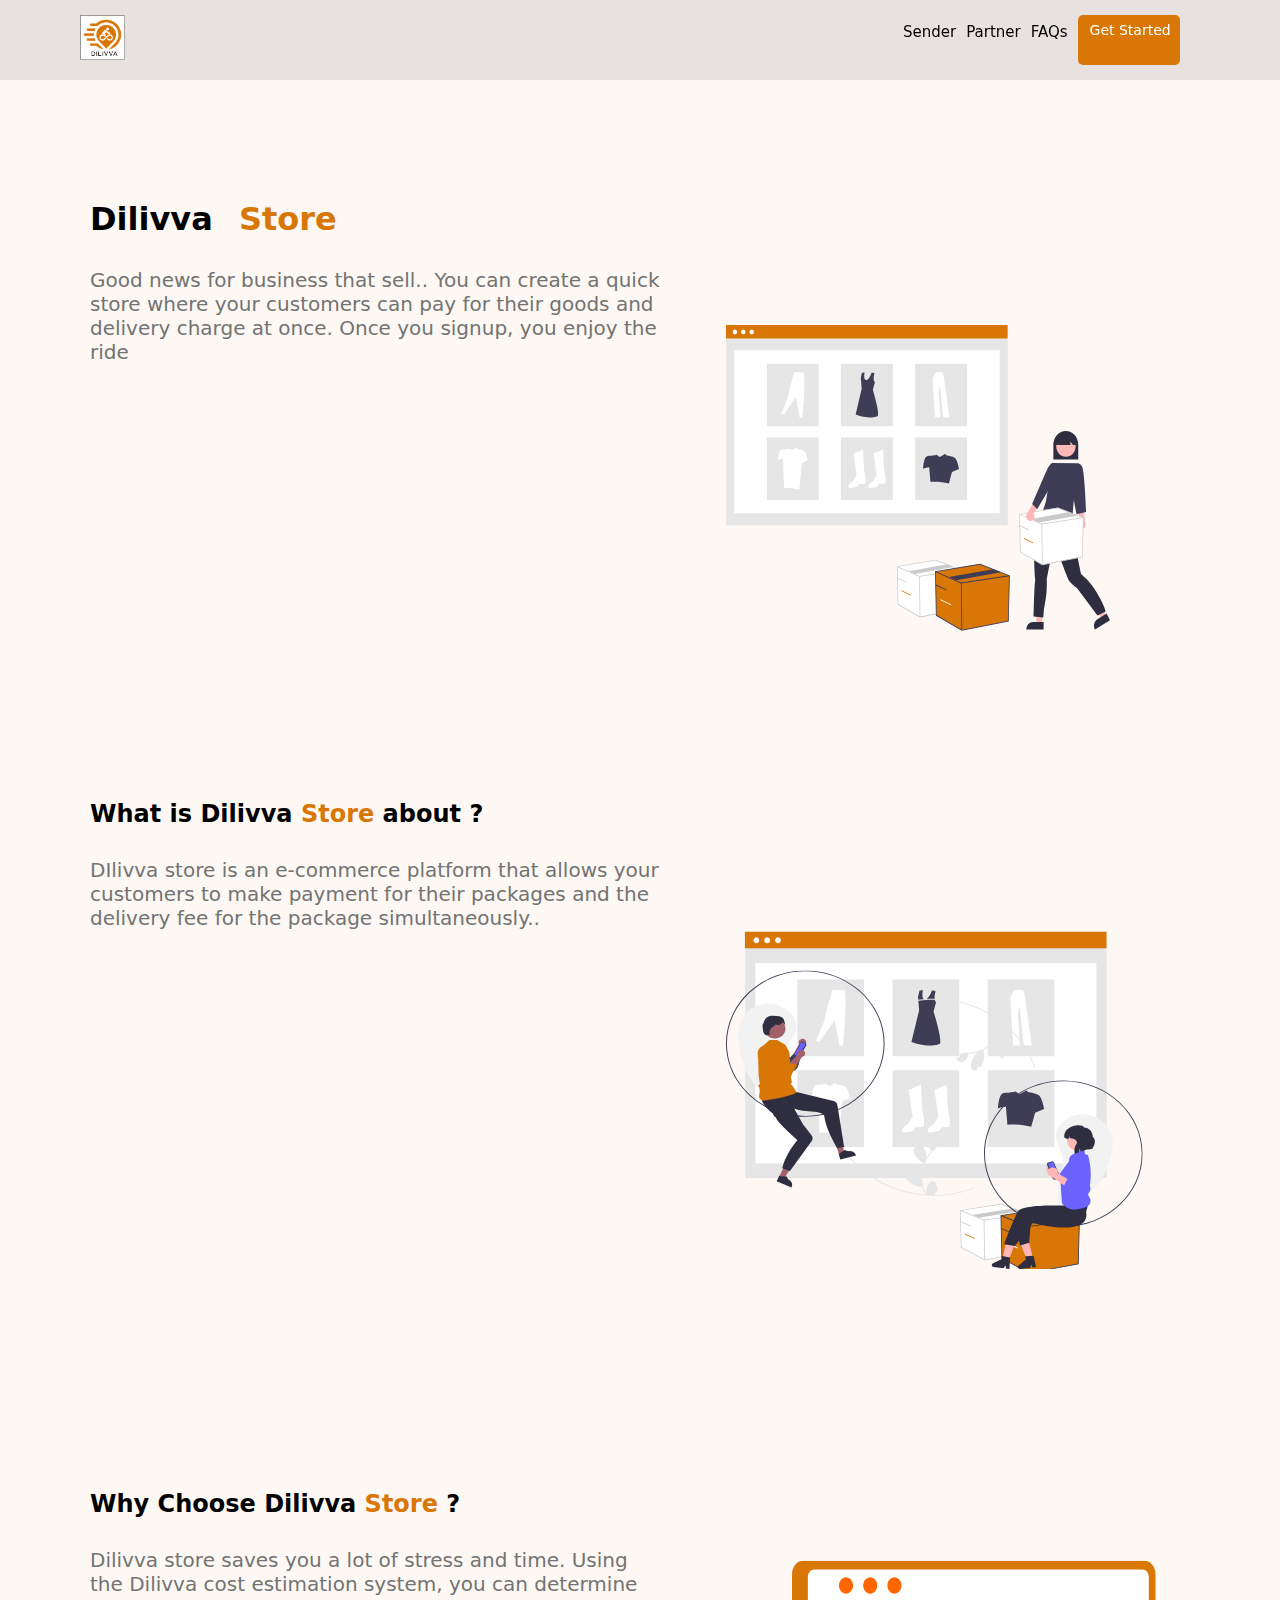
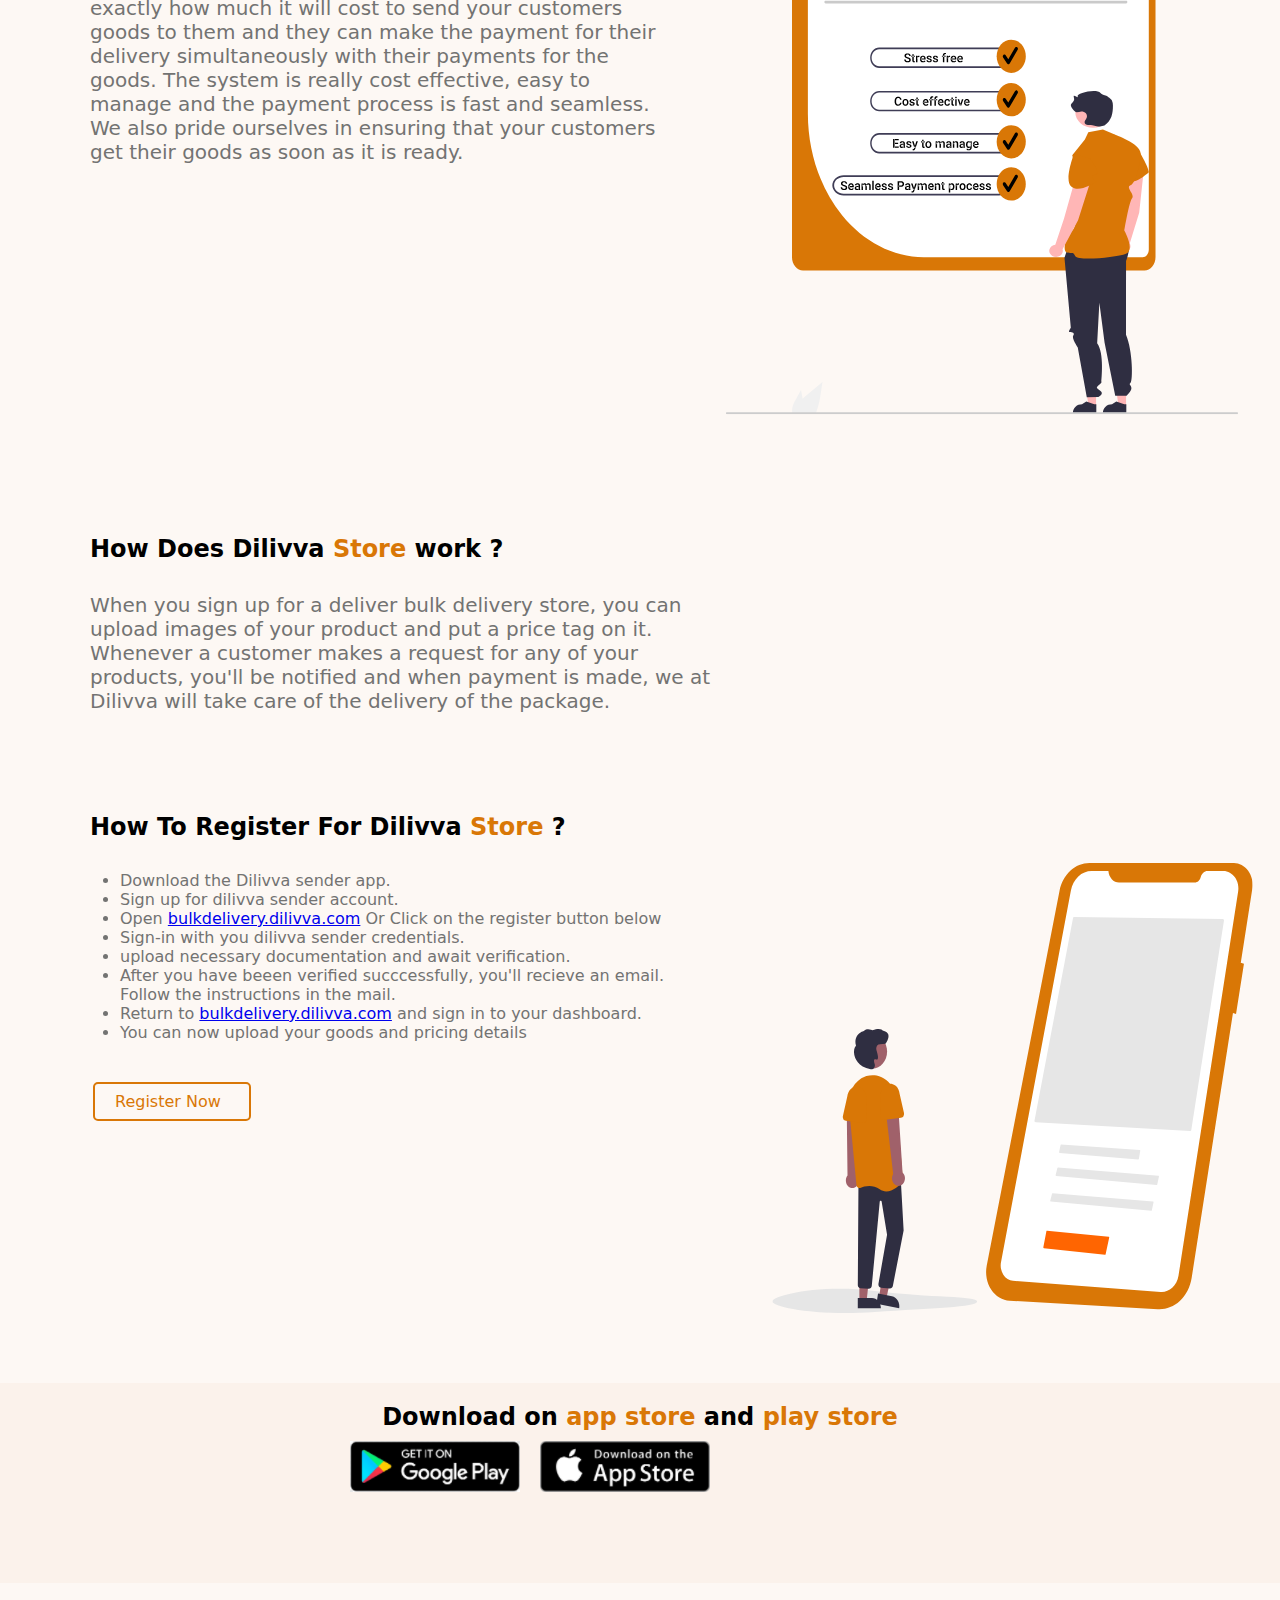
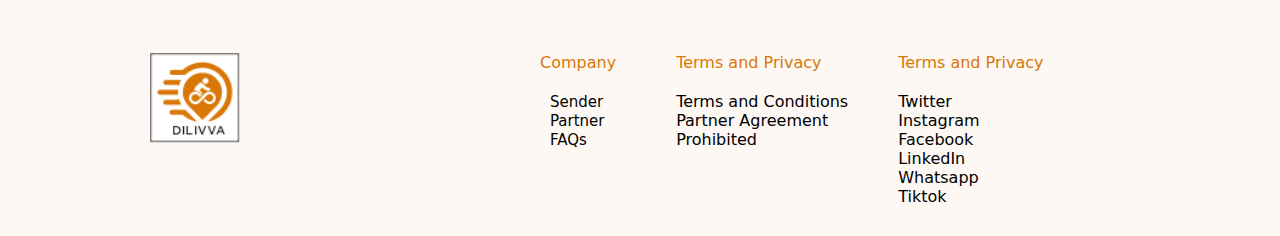
==== commit d8463df0: "Update index.html" ====
--- a/index.html
+++ b/index.html
@@ -60,7 +60,7 @@
                        <li>Open <a href="https://bulkdelivery.dilivva.com/">bulkdelivery.dilivva.com</a> Or Click on the register button below</li>
                        <li>Sign-in with you dilivva sender credentials.</li>
                        <li>upload necessary documentation and await verification.</li>
-                       <li>You will recieve an email to verify you email address. Follow the instructions in the mail.</li>
+                       <li>After you have beeen verified succcessfully, you'll recieve an email. Follow the instructions in the mail.</li>
                        <li>Return to <a href="https://bulkdelivery.dilivva.com/">bulkdelivery.dilivva.com</a> and sign in to your dashboard.</li>
                        <li>You can now upload your goods and pricing details</li> 
                     </ul>
